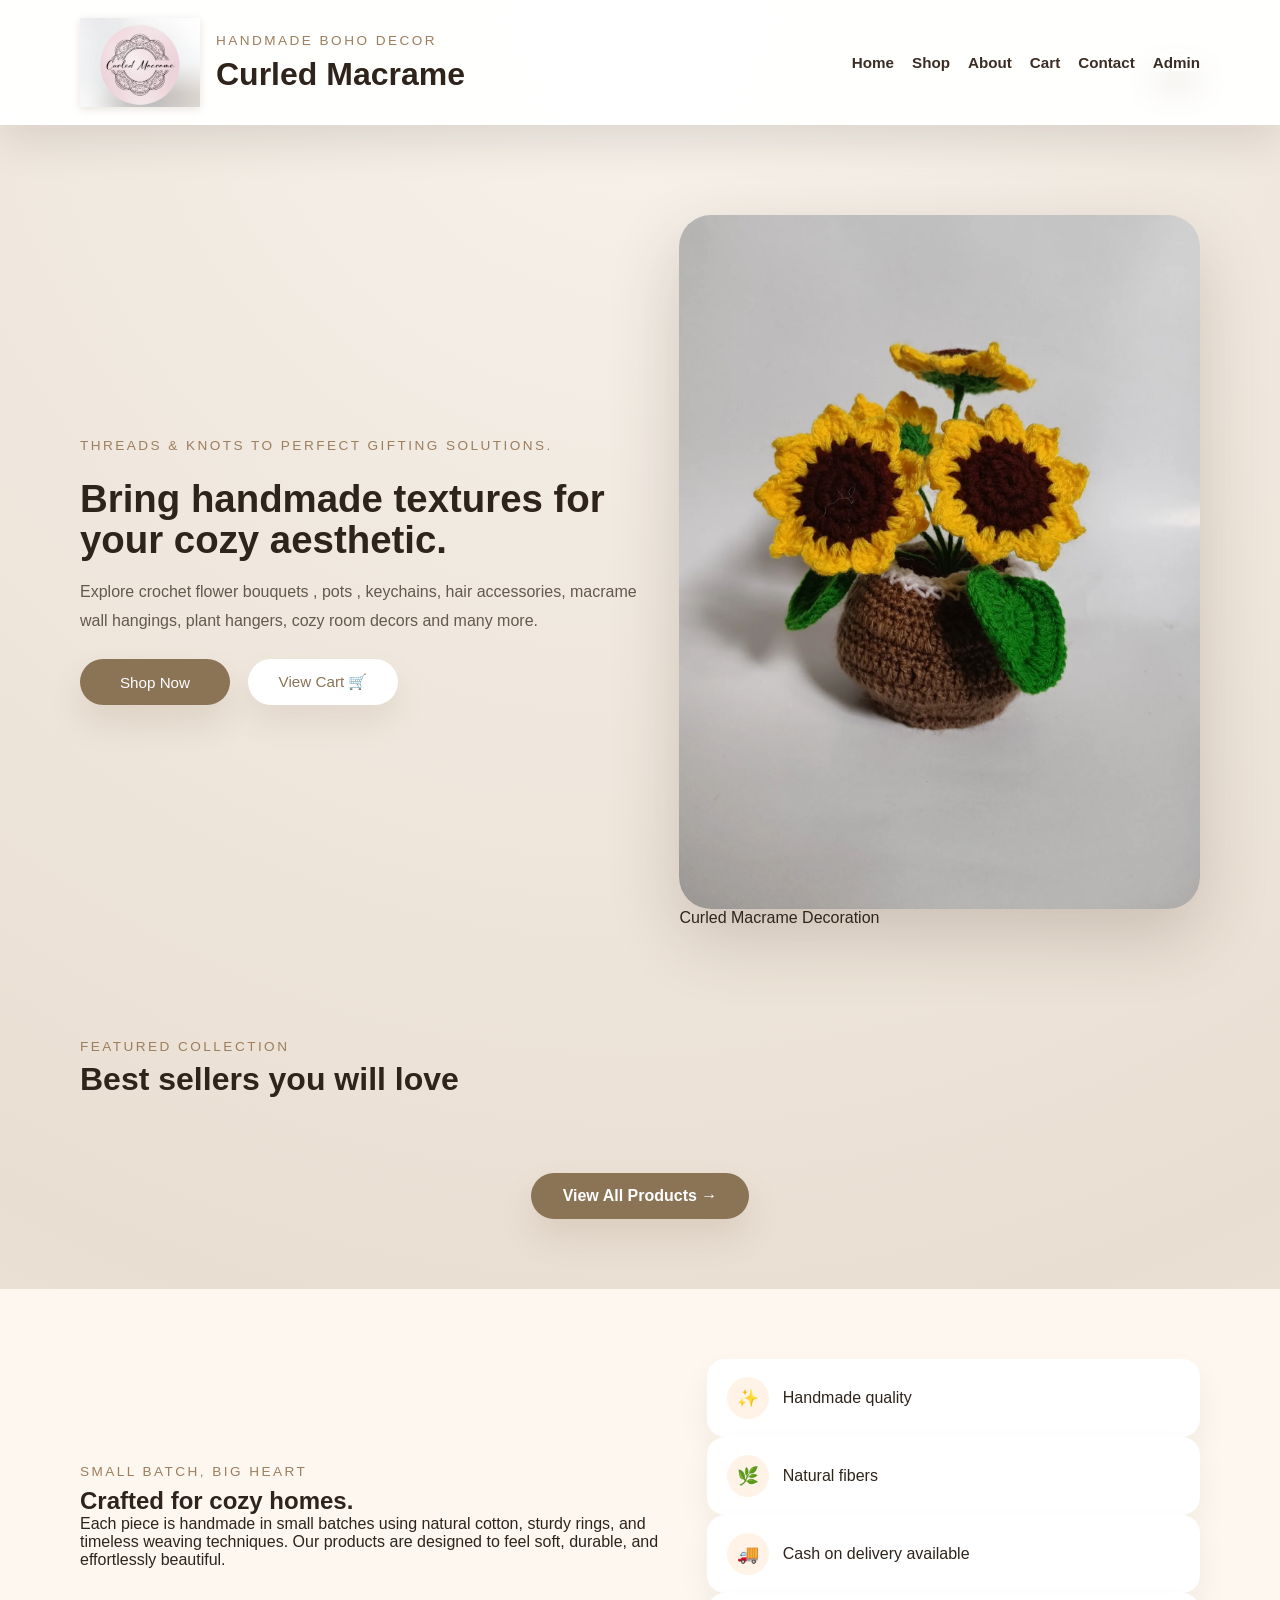
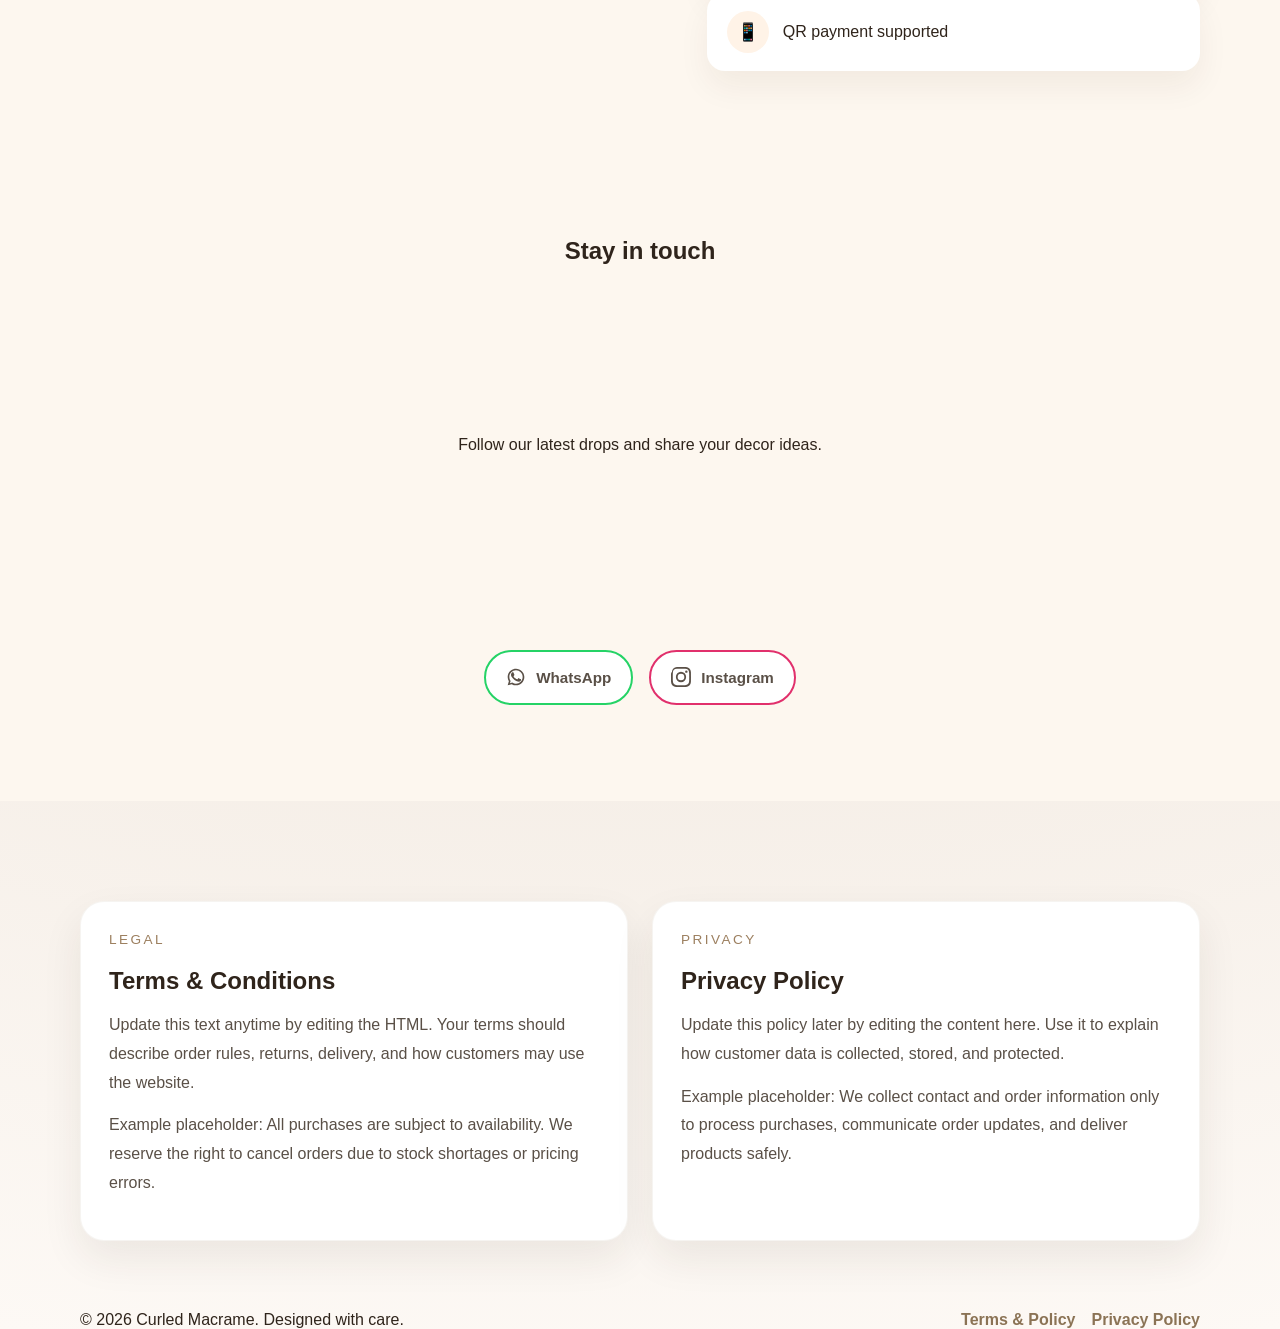
==== index.html @ 8ea38102 "Update index.html" ====
<!DOCTYPE html>
<html lang="en">

<head>
    <meta charset="UTF-8">
    <meta name="viewport"
        content="width=device-width, initial-scale=1.0, viewport-fit=cover, maximum-scale=5.0, user-scalable=yes">
    <meta name="description"
        content="Curled Macrame - Handmade boho decor, premium wall hangings, and cozy plant hangers">
    <meta name="keywords" content="macrame, boho decor, wall hangings, handmade">
    <meta name="apple-mobile-web-app-capable" content="yes">
    <meta name="apple-mobile-web-app-status-bar-style" content="black-translucent">
    <meta name="apple-mobile-web-app-title" content="Curled Macrame">
    <meta name="mobile-web-app-capable" content="yes">
    <meta name="theme-color" content="#8b7355">
    <meta name="msapplication-TileColor" content="#8b7355">
    <meta name="format-detection" content="telephone=no">
    <meta name="x-ua-compatible" content="IE=edge">
    <title>Curled Macrame</title>
    <link rel="stylesheet" href="index.css">
    <link rel="stylesheet" href="mobile-fix.css">
   
</head>

<body>
    <header class="site-header">
        <div class="container header-inner">
            <div class="brand">
                <img src="logo.png" alt="Curled Macrame Logo" class="logo-img"
                    onclick="window.location.href = window.location.pathname + '#home';">
                <div>
                    <p class="eyebrow">Handmade Boho Decor</p>
                    <h1>Curled Macrame</h1>
                </div>
            </div>
            <nav class="main-nav">
                <a href="#home">Home</a>
                <a href="products.html">Shop</a>
                <a href="#about">About</a>
                <a href="#" onclick="showCart(); return false;">Cart <span id="cart-count" class="cart-badge">0</span></a>
                <a href="#contact">Contact</a>
                <button id="admin-btn" class="admin-btn" onclick="showAdminLogin()">Admin</button>
            </nav>
            <button class="mobile-menu-toggle" aria-label="Toggle menu">
                <span></span>
                <span></span>
                <span></span>
            </button>
        </div>
    </header>

    <main>
        <section id="home" class="hero section-fade">
            <div class="container hero-grid">
                <div class="hero-copy">
                    <span class="eyebrow">Threads & Knots to perfect gifting solutions.</span>
                    <h2>Bring handmade textures for your cozy aesthetic.</h2>
                    <p>Explore crochet flower bouquets , pots , keychains, hair accessories, macrame wall hangings, plant hangers, cozy room decors and many more.</p>
                    <div class="hero-actions">
                        <button onclick="scrollToProducts()">Shop Now</button>
                        <button class="secondary" onclick="showCart()">View Cart 🛒 <span id="cart-count"
                                class="cart-badge">0</span></button>
                    </div>
                </div>
                <div class="hero-image">
                    <img src="front.jpg" alt="Curled Macrame Products">
                    <p>Curled Macrame Decoration</p>
                    <!-- <img src="decoration.jpg" alt="Curled Macrame Decoration"> -->
                </div>
            </div>
        </section>

        <section id="products" class="section section-fade">
            <div class="container">
                <div class="section-heading">
                    <span class="eyebrow">Featured Collection</span>
                    <h2>Best sellers you will love</h2>
                </div>
                <div class="product-grid" id="featured-products-grid">
                    <!-- Featured product cards will render here -->
                </div>
                <div class="view-more-container">
                    <a href="products.html" target="_blank" class="view-more-btn">View All Products →</a>
                </div>
            </div>
        </section>

        <section id="about" class="section section-fade alternate">
            <div class="container about-grid">
                <div>
                    <span class="eyebrow">Small batch, big heart</span>
                    <h2>Crafted for cozy homes.</h2>
                    <p>Each piece is handmade in small batches using natural cotton, sturdy rings, and timeless weaving
                        techniques. Our products are designed to feel soft, durable, and effortlessly beautiful.</p>
                </div>
                <div class="benefits">
                    <div class="benefit-item">
                        <span>✨</span>
                        <p>Handmade quality</p>
                    </div>
                    <div class="benefit-item">
                        <span>🌿</span>
                        <p>Natural fibers</p>
                    </div>
                    <div class="benefit-item">
                        <span>🚚</span>
                        <p>Cash on delivery available</p>
                    </div>
                    <div class="benefit-item">
                        <span>📱</span>
                        <p>QR payment supported</p>
                    </div>
                </div>
            </div>
        </section>

        <section id="contact" class="section section-fade alternate">
            <div class="container contact-card">
                <h2>Stay in touch</h2>
                <p>Follow our latest drops and share your decor ideas.</p>
                <div class="contact-links">
                    <a href="https://wa.me/+917415036637" target="_blank" class="contact-link-btn whatsapp-btn" title="WhatsApp">
                       <svg viewBox="0 0 24 24" fill="currentColor" width="24" height="24">
    <path d="M17.472 14.382c-.297-.149-1.758-.867-2.03-.967-.273-.099-.471-.148-.67.15-.197.297-.767.966-.94 1.164-.173.199-.347.223-.644.075-.297-.15-1.255-.463-2.39-1.475-.883-.788-1.48-1.761-1.653-2.059-.173-.297-.018-.458.13-.606.134-.133.298-.347.446-.52.149-.174.198-.298.298-.497.099-.198.05-.371-.025-.52-.075-.149-.669-1.612-.916-2.207-.242-.579-.487-.5-.669-.51-.173-.008-.371-.01-.57-.01-.198 0-.52.074-.792.372-.272.297-1.04 1.016-1.04 2.479 0 1.462 1.065 2.875 1.213 3.074.149.198 2.096 3.2 5.077 4.487.709.306 1.262.489 1.694.625.712.227 1.36.195 1.871.118.571-.085 1.758-.719 2.006-1.413.248-.694.248-1.289.173-1.413-.074-.124-.272-.198-.57-.347z"/>
    <path d="M12 2C6.477 2 2 6.477 2 12c0 1.89.525 3.66 1.438 5.168L2 22l4.878-1.426A9.956 9.956 0 0012 22c5.523 0 10-4.477 10-10S17.522 2 12 2zm0 18a7.969 7.969 0 01-4.032-1.093l-.289-.171-2.992.882.839-2.924-.208-.331A7.96 7.96 0 014 12c0-4.411 3.589-8 8-8s8 3.589 8 8-3.589 8-8 8z"/>
</svg>
                        <span>WhatsApp</span>
                    </a>
                    <a href="https://www.instagram.com/curled_macrame/" target="_blank" class="contact-link-btn instagram-btn" title="Instagram">
                        <svg viewBox="0 0 24 24" fill="currentColor" width="24" height="24">
                            <path d="M12 2.163c3.204 0 3.584.012 4.85.07 3.252.148 4.771 1.691 4.919 4.919.058 1.265.069 1.645.069 4.849 0 3.205-.012 3.584-.069 4.849-.149 3.225-1.664 4.771-4.919 4.919-1.266.058-1.644.07-4.85.07-3.204 0-3.584-.012-4.849-.07-3.26-.149-4.771-1.699-4.919-4.92-.058-1.265-.07-1.644-.07-4.849 0-3.204.013-3.583.07-4.849.149-3.227 1.664-4.771 4.919-4.919 1.266-.057 1.645-.069 4.849-.069zm0-2.163C8.756 0 8.331.012 7.052.07 3.656.272 1.273 2.69 1.073 6.052.012 7.331 0 7.756 0 12c0 4.244.011 4.669.072 5.948.2 3.361 2.583 5.779 5.945 5.98 1.279.058 1.704.07 5.948.07s4.669-.011 5.948-.072c3.361-.2 5.779-2.583 5.98-5.945.058-1.279.072-1.704.072-5.948 0-4.244-.011-4.669-.072-5.948-.2-3.361-2.583-5.779-5.945-5.98C16.669.012 16.244 0 12 0z"/>
                            <path d="M12 5.838a6.162 6.162 0 100 12.324 6.162 6.162 0 000-12.324zm0 10.162a4 4 0 110-8 4 4 0 010 8z"/>
                            <circle cx="18.406" cy="5.594" r="1.44"/>
                        </svg>
                        <span>Instagram</span>
                    </a>
                </div>
            </div>
        </section>

        <section id="policies" class="section section-fade">
            <div class="container terms-grid">
                <article class="terms-card">
                    <span class="eyebrow">Legal</span>
                    <h2>Terms & Conditions</h2>
                    <p>Update this text anytime by editing the HTML. Your terms should describe order rules, returns, delivery, and how customers may use the website.</p>
                    <p>Example placeholder: All purchases are subject to availability. We reserve the right to cancel orders due to stock shortages or pricing errors.</p>
                </article>
                <article class="terms-card">
                    <span class="eyebrow">Privacy</span>
                    <h2>Privacy Policy</h2>
                    <p>Update this policy later by editing the content here. Use it to explain how customer data is collected, stored, and protected.</p>
                    <p>Example placeholder: We collect contact and order information only to process purchases, communicate order updates, and deliver products safely.</p>
                </article>
            </div>
        </section>
    </main>

    <footer class="site-footer">
        <div class="container footer-inner">
            <p>&copy; 2026 Curled Macrame. Designed with care.</p>
            <div class="footer-links">
                <a href="#policies">Terms & Policy</a>
                <a href="#policies">Privacy Policy</a>
            </div>
        </div>
    </footer>

    <!-- Admin Modal -->
    <div id="admin-modal" class="modal">
        <div class="modal-content">
            <span class="close" onclick="closeAdminModal()">&times;</span>
            <div id="admin-login">
                <h2>🔐 Admin Login</h2>
                <p style="color: #666; margin-bottom: 20px;">Enter your password to access admin panel</p>
                <input type="password" id="admin-password" placeholder="Enter admin password">
                <button onclick="adminLogin()">Login</button>
            </div>
            <div id="admin-panel" style="display: none;">
                <h2 style="margin-bottom: 20px; color: var(--accent);">📊 Dashboard</h2>
                <div class="admin-tabs">
                    <button class="tab-btn active" data-tab="products" onclick="showTab('products', event)">🛍️ Products</button>
                    <button class="tab-btn" data-tab="types" onclick="showTab('types', event)">🏷️ Product Types</button>
                    <button class="tab-btn" data-tab="orders" onclick="showTab('orders', event)">📦 Orders</button>
                    <button class="tab-btn" data-tab="settings" onclick="showTab('settings', event)">⚙️ Settings</button>
                </div>

                <div id="products-tab" class="admin-tab-content">
                    <h3 style="margin-bottom: 15px;">Manage Products</h3>
                    <button onclick="showAddProductForm()" class="add-product-btn">+ Add New Product</button>
                    <div id="products-list"></div>
                </div>

                <div id="types-tab" class="admin-tab-content" style="display: none;">
                    <h3 style="margin-bottom: 15px;">Manage Product Types</h3>
                    <button onclick="showAddTypeForm()" class="add-product-btn">+ Add New Type</button>
                    <div id="types-list"></div>
                </div>

                <div id="orders-tab" class="admin-tab-content" style="display: none;">
                    <h3 style="margin-bottom: 15px;">📋 Recent Orders</h3>
                    <div id="orders-list"></div>
                </div>

                <div id="settings-tab" class="admin-tab-content" style="display: none;">
                    <h3 style="margin-bottom: 15px;">Business Settings</h3>
                    <div class="settings-form">
                        <label> Business Email:</label>
                        <input type="email" id="business-email" placeholder="curledm@gmail.com" required>
                        <label>📱 Business WhatsApp Number:</label>
                        <input type="text" id="business-whatsapp" placeholder="+917415036637" required>
                        <button onclick="saveSettings()" style="background: var(--accent); color: white;">💾 Save
                            Settings</button>
                    </div>
                </div>
            </div>
        </div>
    </div>

    <!-- Cart Modal -->
    <div id="cart-modal" class="modal">
        <div class="modal-content">
            <span class="close" onclick="closeCart()">&times;</span>
            <h2 style="margin-bottom: 20px; color: var(--accent);">🛒 Shopping Cart</h2>
            <div id="cart-items" class="cart-items-container"></div>
            <div class="cart-summary">
                <div class="cart-total-row">
                    <span>Total Amount:</span>
                    <span class="cart-total" id="cart-total">Rs 0.00</span>
                </div>
                <button class="checkout-btn" onclick="checkoutCart()">Proceed to Checkout</button>
                <button class="clear-cart-btn" onclick="dataManager.clearCart(); loadCartItems(); updateOrderPageSection();">Clear Cart</button>
            </div>
        </div>
    </div>

    <!-- Order Summary Modal -->
    <div id="order-summary-modal" class="modal">
        <div class="modal-content">
            <span class="close" onclick="closeOrderSummary()">&times;</span>
            <h2 style="margin-bottom: 20px; color: var(--accent);">🧾 Order Summary</h2>
            <div id="order-summary-items" class="checkout-summary-list"></div>
            <div class="cart-total-row" style="margin-top: 16px;">
                <span>Total</span>
                <strong id="order-summary-total">Rs 0.00</strong>
            </div>
            <div class="checkout-form">
                <label for="checkout-name">Full name</label>
                <input id="checkout-name" type="text" placeholder="Enter your full name">
                <label for="checkout-phone">Phone number</label>
                <input id="checkout-phone" type="tel" placeholder="Enter your phone number">
                <label for="checkout-email">Email address</label>
                <input id="checkout-email" type="email" placeholder="Enter your email address">
                <label for="checkout-address">Delivery address</label>
                <textarea id="checkout-address" rows="4" placeholder="Enter delivery address"></textarea>
                <div class="checkout-payment-options">
                    <label><input type="radio" name="checkout-payment" value="Cash on Delivery" checked> Cash on Delivery</label>
                    <label><input type="radio" name="checkout-payment" value="Online Payment (QR Code)"> Online Payment</label>
                </div>
            </div>
            <div class="summary-actions">
                <button class="checkout-btn" onclick="confirmOrderSummary()">Confirm Order</button>
                <button class="clear-cart-btn" onclick="closeOrderSummary()">Back to Cart</button>
            </div>
        </div>
    </div>

    <!-- Add Product Modal -->
    <div id="product-modal" class="modal">
        <div class="modal-content">
            <span class="close" onclick="closeProductModal()">&times;</span>
            <h2 id="product-modal-title">Add New Product</h2>
            <form id="product-form">
                <input type="text" id="product-name" placeholder="Product Name" required>
                <input type="text" id="product-description" placeholder="Description" required>
                <input type="number" id="product-price" placeholder="Price" step="0.01" required>
                <input type="number" id="product-discount" placeholder="Discount %" min="0" max="100">
                <label class="file-label">Upload product photos (any image format, max 10MB each)</label>
                <input type="file" id="product-images" multiple capture="environment" onchange="handleProductImageFiles(event)">
                <label class="file-label">Upload product video (max 30 sec)</label>
                <input type="file" id="product-video" accept="video/*" capture="environment" onchange="handleProductVideoFile(event)">
                <div id="product-media-preview" class="product-media-preview"></div>
                <button type="button" class="clear-media-btn" onclick="resetProductMediaPreview()">Clear media</button>
                <input type="text" id="product-image" placeholder="Image URL (optional)">
                <select id="product-type" required>
                    <option value="">Select Product Type</option>
                </select>
                <label class="checkbox-label">
                    <input type="checkbox" id="product-featured">
                    <span>Mark as Featured Product</span>
                </label>
                <button type="submit">Save Product</button>
            </form>
        </div>
    </div>

    <script src="backend.js"></script>
</body>

</html>
---- index.css ----
@import url('style.css');

/* Homepage-specific overrides */
.hero {
    padding-top: 90px;
}

.hero-actions {
    display: flex;
    flex-wrap: wrap;
    gap: 18px;
}

.hero-actions button {
    min-width: 150px;
}

@media (max-width: 880px) {
    .hero {
        padding-top: 60px;
    }

    .hero-actions {
        flex-direction: column;
        gap: 14px;
    }

    .hero-actions button {
        width: 100%;
        min-width: auto;
    }
}

@media (max-width: 640px) {
    .hero-copy h2 {
        font-size: clamp(1.9rem, 9vw, 2.4rem);
    }

    .hero-copy p {
        font-size: 0.98rem;
    }

    .hero-image {
        min-height: 280px;
    }
}
---- mobile-fix.css ----
/* ============================================
   mobile-fix.css — v2 (Performance Edition)
   Add to BOTH index.html and products.html:
   <link rel="stylesheet" href="mobile-fix.css">
   ============================================ */

/* ── Reduce motion for users who prefer it ── */
@media (prefers-reduced-motion: reduce) {
    *, *::before, *::after {
        animation-duration: 0.01ms !important;
        animation-iteration-count: 1 !important;
        transition-duration: 0.01ms !important;
    }
}

/* ── Tablet: hamburger nav ── */
@media (max-width: 1100px) {
    .header-inner { flex-wrap: nowrap !important; align-items: center !important; padding: 10px 0 !important; }
    .brand { flex: 1; width: auto; justify-content: flex-start; }
    .mobile-menu-toggle { display: inline-flex !important; flex-shrink: 0; z-index: 1001; }
    .main-nav { display: flex !important; }
}

/* ── Mobile: compact header ── */
@media (max-width: 720px) {
    .site-header { box-shadow: 0 4px 16px rgba(46,34,26,0.10); }
    .header-inner { flex-direction: row !important; align-items: center !important; padding: 8px 0 !important; gap: 10px !important; }
    .brand { display: flex; align-items: center; gap: 8px; flex: 1; min-width: 0; }
    .logo-img { max-width: 44px !important; min-width: 44px !important; height: 44px !important; object-fit: contain; border-radius: 50%; }
    .brand > div { min-width: 0; }
    .brand .eyebrow { display: none !important; }
    .brand h1 { font-size: 0.95rem !important; font-weight: 700; white-space: nowrap; overflow: hidden; text-overflow: ellipsis; line-height: 1.2; }

    /* Hamburger */
    .mobile-menu-toggle {
        display: flex !important;
        flex-direction: column;
        justify-content: space-between;
        width: 24px !important; height: 18px !important;
        background: none; border: none; cursor: pointer;
        padding: 0; z-index: 1002; flex-shrink: 0;
    }
    .mobile-menu-toggle span { display: block; width: 100%; height: 2px; background: var(--text-dark, #2f241b); border-radius: 2px; transition: all 0.3s ease; transform-origin: center; }
    .mobile-menu-toggle.active span:nth-child(1) { transform: rotate(45deg) translate(4px,4px); }
    .mobile-menu-toggle.active span:nth-child(2) { opacity: 0; }
    .mobile-menu-toggle.active span:nth-child(3) { transform: rotate(-45deg) translate(4px,-4px); }

    /* Full-screen slide-in nav */
    .main-nav {
        position: fixed !important;
        top: 0 !important; left: -100% !important;
        width: 100% !important; height: 100vh !important;
        background: rgba(255,255,255,0.99) !important;
        flex-direction: column !important;
        justify-content: center !important;
        align-items: center !important;
        gap: 18px !important; font-size: 1.15rem !important;
        z-index: 1000 !important;
        transition: left 0.3s ease !important;
        opacity: 1 !important; visibility: visible !important;
        pointer-events: none;
        transform: none !important;
    }
    .main-nav.active { left: 0 !important; pointer-events: auto; }
    .main-nav a, .main-nav button { font-size: 1.15rem; padding: 10px 24px; width: auto; text-align: center; border-bottom: none !important; border-radius: 12px; background: transparent !important; box-shadow: none !important; color: var(--text-dark) !important; }
    .main-nav a:hover, .main-nav button:hover { background: var(--bg-soft) !important; }

    .hero { padding: 28px 0 16px !important; }
    .section { padding: 32px 0; }
    .product-card, .order-card, .contact-card { min-height: 0 !important; padding: 14px !important; }
}

/* ── Quantity selector — mobile touch targets ── */
@media (max-width: 720px) {
    .card-qty-row { gap: 6px; }
    .card-qty-btn { width: 32px; height: 32px; font-size: 1.1rem; min-width: 32px; }
    .card-qty-display { min-width: 28px; font-size: 0.88rem; }
    .add-cart-btn { padding: 10px 12px; font-size: 0.85rem; }
}

/* ── Touch performance: avoid hover flicker on mobile ── */
@media (hover: none) and (pointer: coarse) {
    .product-card:hover { transform: none; box-shadow: 0 6px 22px rgba(45,33,23,0.09); }
    .product-card:hover .product-img-wrap img { transform: none; }
    .product-card:hover .card-tap-hint { opacity: 0; }
    .product-card:active { transform: scale(0.97); }
    .add-cart-btn:hover { background: var(--accent); transform: none; }
    .filter-btn:hover { background: transparent; border-color: rgba(139,115,85,0.18); color: var(--text-dark); transform: none; }
    .filter-btn.active:hover { background: var(--accent); color: #fff; }

    /* Larger tap targets */
    .card-qty-btn { min-height: 36px; min-width: 36px; }
    .add-cart-btn { min-height: 40px; }
    .filter-btn { min-height: 36px; }
}

@media (max-width: 400px) {
    .logo-img { max-width: 38px !important; min-width: 38px !important; height: 38px !important; }
    .brand h1 { font-size: 0.85rem !important; }
    .hero-copy h2 { font-size: 1.6rem !important; }
}
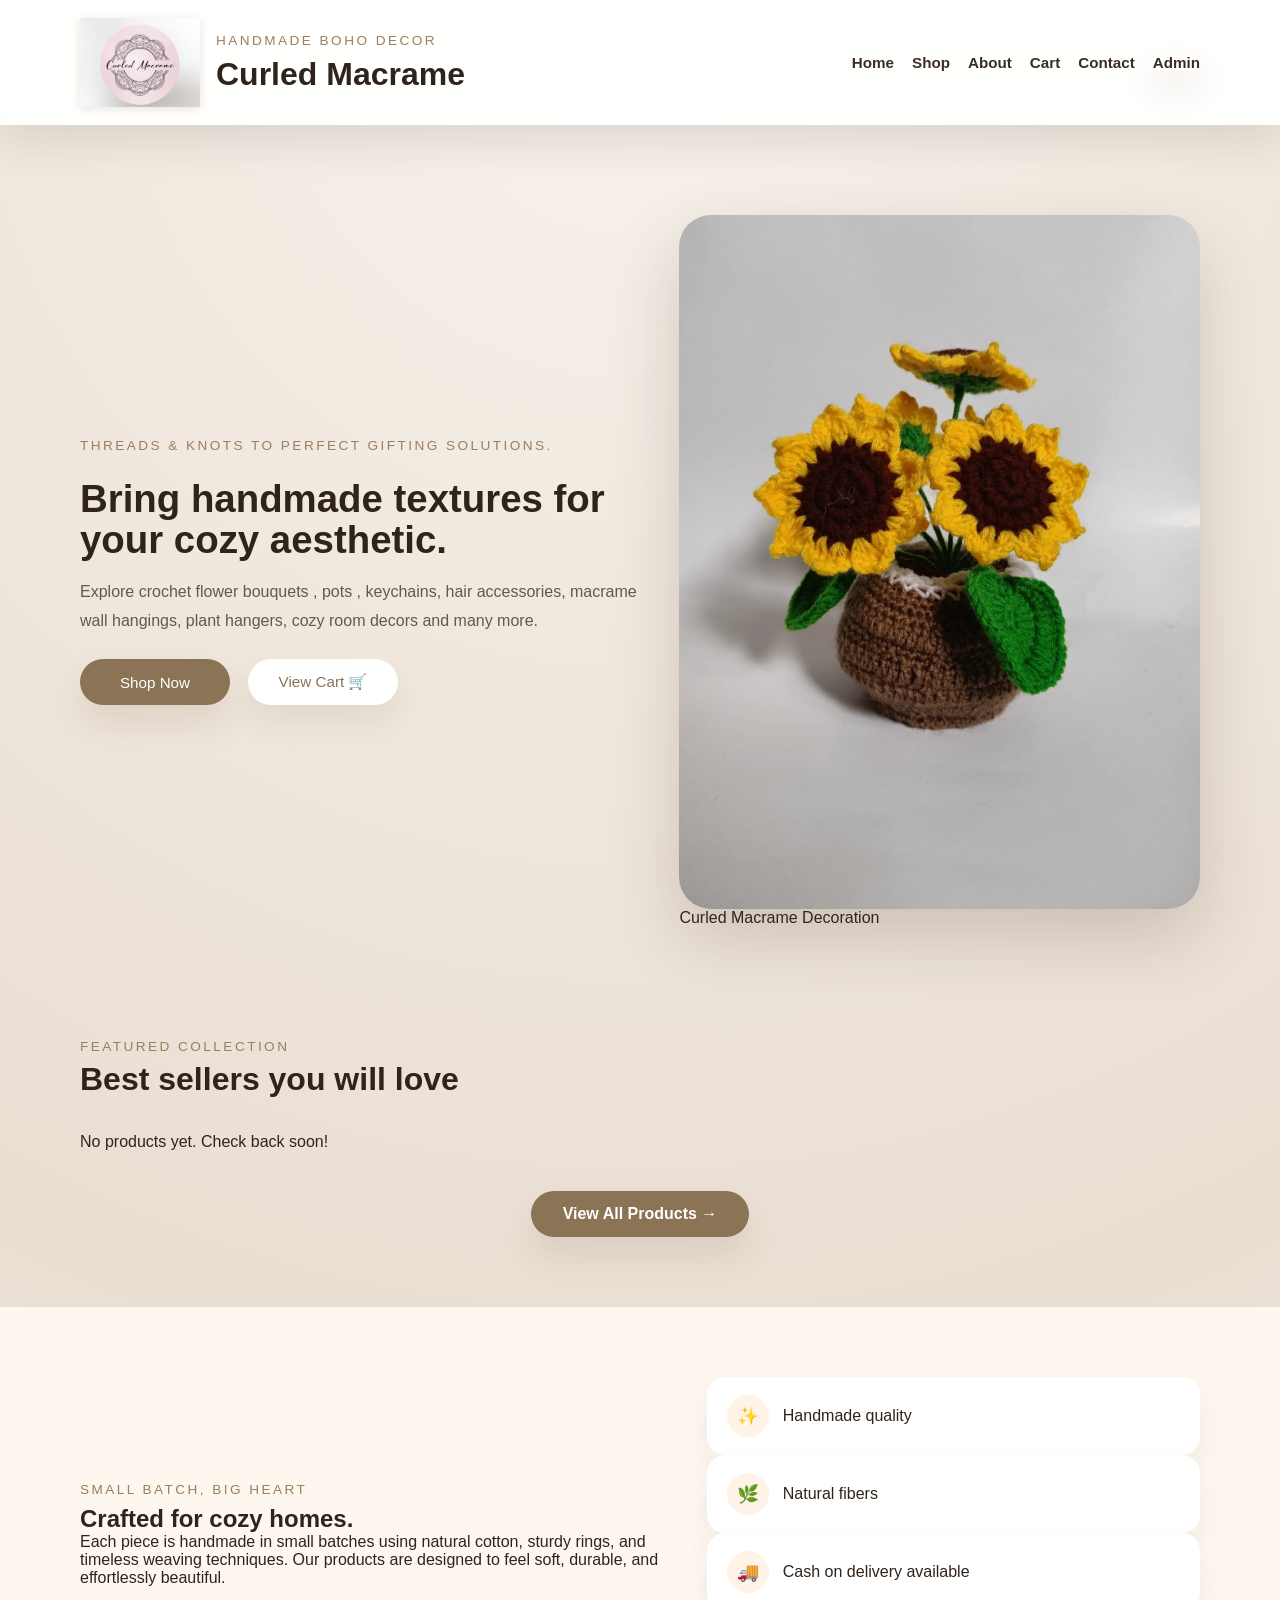
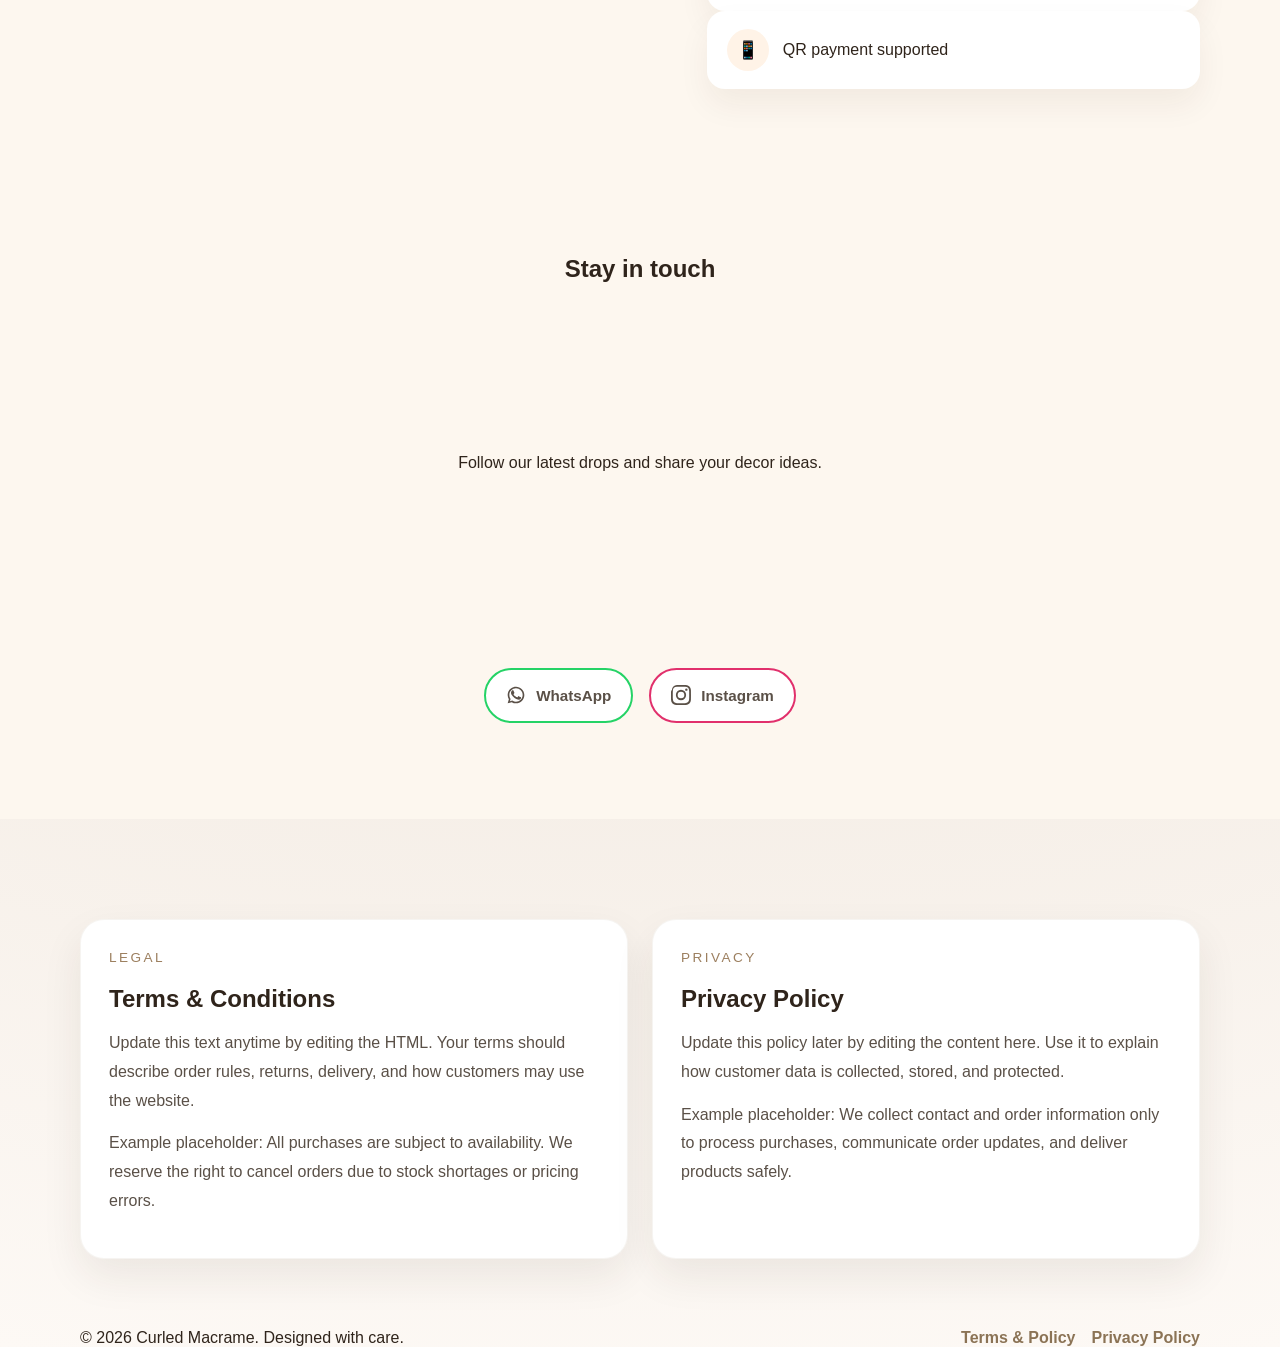
==== commit 766dfdf6: "Update index.html" ====
--- a/index.html
+++ b/index.html
@@ -16,9 +16,9 @@
     <meta name="msapplication-TileColor" content="#8b7355">
     <meta name="format-detection" content="telephone=no">
     <meta name="x-ua-compatible" content="IE=edge">
-    <title>Curled Macrame</title>
     <link rel="stylesheet" href="index.css">
     <link rel="stylesheet" href="mobile-fix.css">
+    <title>Curled Macrame</title>
    
 </head>
 
@@ -236,31 +236,62 @@
 
     <!-- Order Summary Modal -->
     <div id="order-summary-modal" class="modal">
-        <div class="modal-content">
-            <span class="close" onclick="closeOrderSummary()">&times;</span>
-            <h2 style="margin-bottom: 20px; color: var(--accent);">🧾 Order Summary</h2>
-            <div id="order-summary-items" class="checkout-summary-list"></div>
-            <div class="cart-total-row" style="margin-top: 16px;">
-                <span>Total</span>
-                <strong id="order-summary-total">Rs 0.00</strong>
-            </div>
-            <div class="checkout-form">
-                <label for="checkout-name">Full name</label>
-                <input id="checkout-name" type="text" placeholder="Enter your full name">
-                <label for="checkout-phone">Phone number</label>
-                <input id="checkout-phone" type="tel" placeholder="Enter your phone number">
-                <label for="checkout-email">Email address</label>
-                <input id="checkout-email" type="email" placeholder="Enter your email address">
-                <label for="checkout-address">Delivery address</label>
-                <textarea id="checkout-address" rows="4" placeholder="Enter delivery address"></textarea>
-                <div class="checkout-payment-options">
-                    <label><input type="radio" name="checkout-payment" value="Cash on Delivery" checked> Cash on Delivery</label>
-                    <label><input type="radio" name="checkout-payment" value="Online Payment (QR Code)"> Online Payment</label>
-                </div>
-            </div>
-            <div class="summary-actions">
-                <button class="checkout-btn" onclick="confirmOrderSummary()">Confirm Order</button>
-                <button class="clear-cart-btn" onclick="closeOrderSummary()">Back to Cart</button>
+        <div class="modal-content" style="max-width:500px;padding:0;border-radius:20px;overflow:hidden">
+
+            <!-- Modal Header -->
+            <div style="background:linear-gradient(135deg,#8b7355,#6b5a3e);padding:18px 22px 14px;color:#fff;position:relative">
+                <span class="close" onclick="closeOrderSummary()" style="color:#fff;opacity:.75;top:14px;right:18px">&times;</span>
+                <h2 style="margin:0;font-size:1.2rem;font-weight:800;color:#fff">&#x1F9FE; Order Summary</h2>
+                <p style="margin:3px 0 0;opacity:.78;font-size:.8rem">Review your items and fill in your details</p>
+            </div>
+
+            <!-- Scrollable Body -->
+            <div style="padding:18px 22px;max-height:70vh;overflow-y:auto">
+
+                <!-- Items List -->
+                <div id="order-summary-items" class="checkout-summary-list"></div>
+
+                <!-- Total Row -->
+                <div style="display:flex;justify-content:space-between;align-items:center;padding:11px 14px;background:#fef9f0;border-radius:10px;margin:10px 0 16px;border:1px solid #e8d5b7">
+                    <span style="font-weight:700;color:#5a4a3a;font-size:.9rem">Order Total</span>
+                    <strong id="order-summary-total" style="font-size:1.15rem;color:#8b7355">Rs 0.00</strong>
+                </div>
+
+                <!-- Customer Form -->
+                <div class="checkout-form">
+                    <label for="checkout-name" style="font-size:.8rem;font-weight:700;color:#5a4a3a">Full Name *</label>
+                    <input id="checkout-name" type="text" placeholder="Enter your full name">
+                    <label for="checkout-phone" style="font-size:.8rem;font-weight:700;color:#5a4a3a">Phone Number *</label>
+                    <input id="checkout-phone" type="tel" placeholder="Enter your phone number">
+                    <label for="checkout-email" style="font-size:.8rem;font-weight:700;color:#5a4a3a">Email (optional)</label>
+                    <input id="checkout-email" type="email" placeholder="Enter your email address">
+                    <label for="checkout-address" style="font-size:.8rem;font-weight:700;color:#5a4a3a">Delivery Address *</label>
+                    <textarea id="checkout-address" rows="3" placeholder="Enter full delivery address"></textarea>
+
+                    <!-- Payment Method -->
+                    <p style="font-size:.8rem;font-weight:700;color:#5a4a3a;margin:10px 0 8px">Payment Method</p>
+                    <div style="display:flex;gap:10px">
+                        <label id="pay-cod-label" onclick="document.getElementById('pay-cod-label').style.borderColor='#8b7355';document.getElementById('pay-cod-label').style.background='#fff8f0';document.getElementById('pay-online-label').style.borderColor='#e8d5b7';document.getElementById('pay-online-label').style.background='#fff'" style="flex:1;display:flex;align-items:center;gap:8px;padding:12px;border:2px solid #8b7355;border-radius:12px;cursor:pointer;background:#fff8f0;font-size:.84rem;font-weight:600;color:#5a3e28">
+                            <input type="radio" name="checkout-payment" value="Cash on Delivery" checked onchange="toggleInlineQR()">
+                            &#x1F4B5; Cash on Delivery
+                        </label>
+                        <label id="pay-online-label" onclick="document.getElementById('pay-online-label').style.borderColor='#8b7355';document.getElementById('pay-online-label').style.background='#fff8f0';document.getElementById('pay-cod-label').style.borderColor='#e8d5b7';document.getElementById('pay-cod-label').style.background='#fff'" style="flex:1;display:flex;align-items:center;gap:8px;padding:12px;border:2px solid #e8d5b7;border-radius:12px;cursor:pointer;background:#fff;font-size:.84rem;font-weight:600;color:#5a3e28">
+                            <input type="radio" name="checkout-payment" value="Online Payment (QR Code)" onchange="toggleInlineQR()">
+                            &#x1F4F2; Online Payment
+                        </label>
+                    </div>
+
+                    <!-- Inline QR Section — appears when Online Payment is selected -->
+                    <div id="inline-qr-section" style="display:none;margin-top:12px;background:#faf7f3;border-radius:14px;padding:16px 14px;border:1.5px solid #e8d5b7">
+                        <!-- Populated by toggleInlineQR() in backend.js -->
+                    </div>
+                </div>
+            </div>
+
+            <!-- Footer Buttons -->
+            <div style="padding:14px 22px 18px;border-top:1px solid #f0e8dc;display:flex;gap:10px;background:#fff">
+                <button class="checkout-btn" onclick="confirmOrderSummary()" style="flex:1;margin:0">&#x2713; Confirm Order</button>
+                <button class="clear-cart-btn" onclick="closeOrderSummary()" style="margin:0;flex-shrink:0">&#x2190; Back</button>
             </div>
         </div>
     </div>
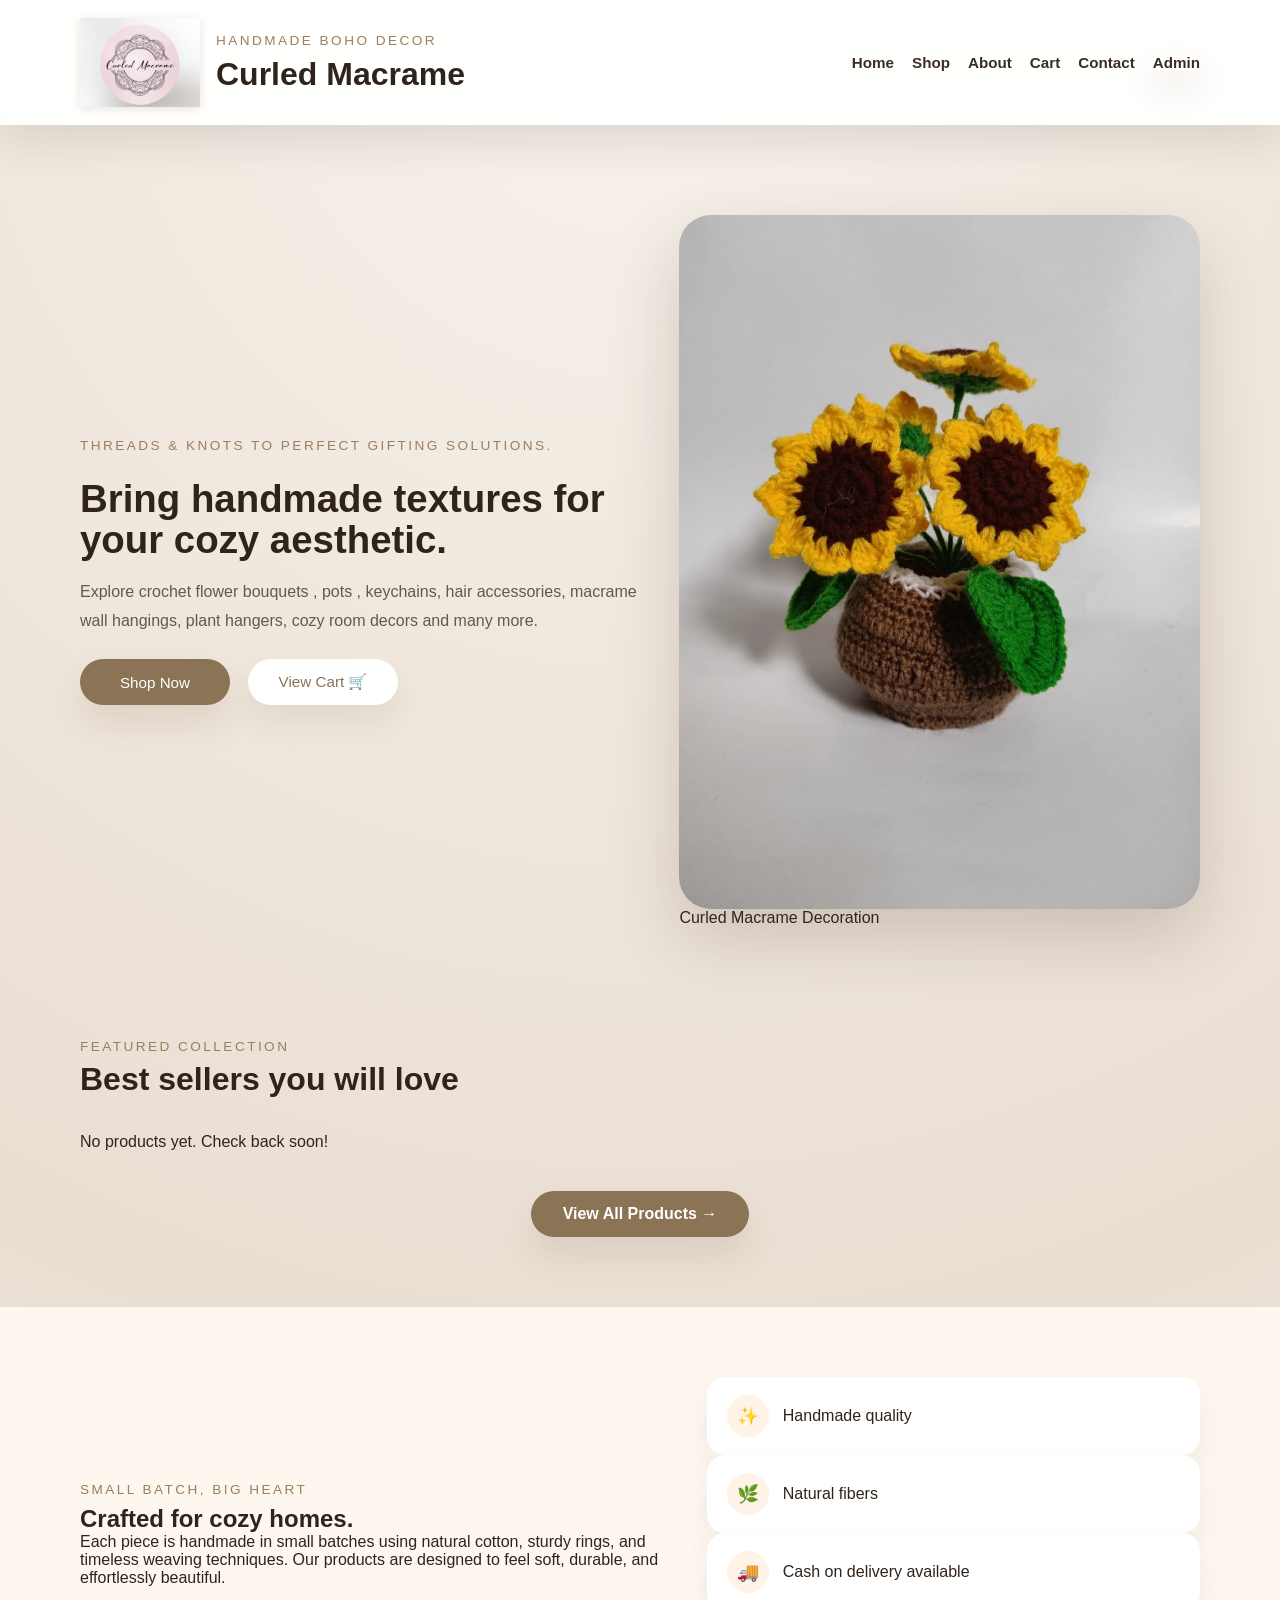
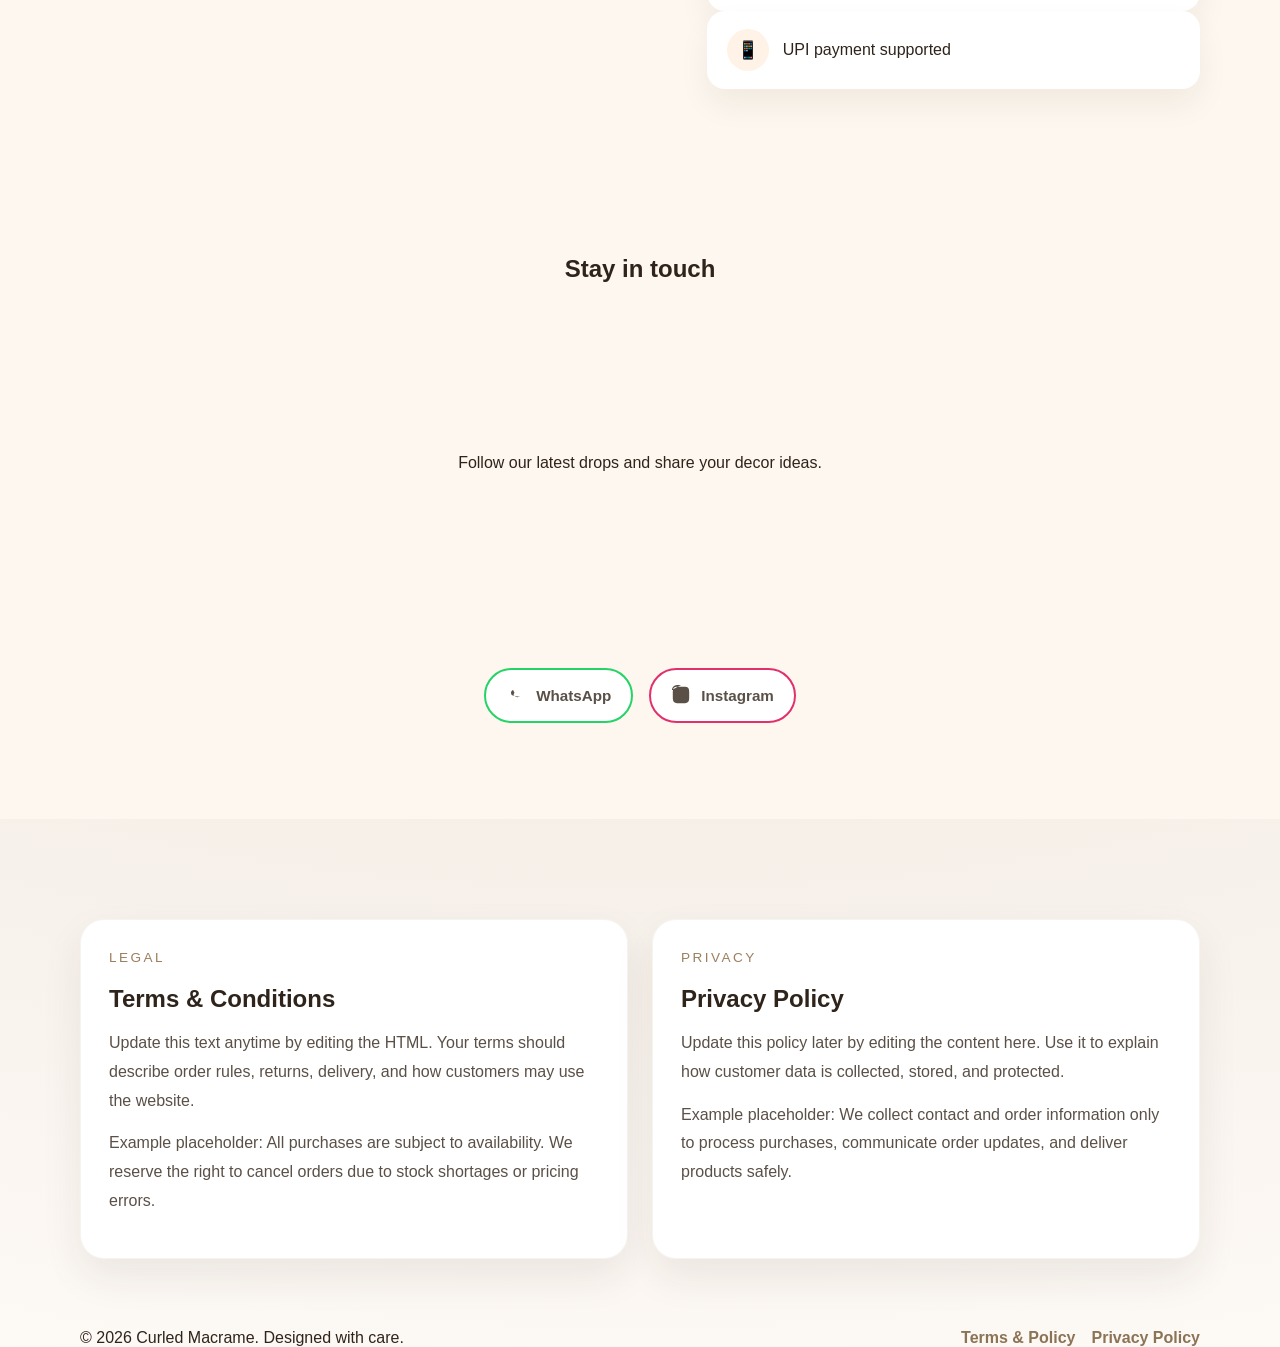
==== commit cb0ee763: "Update index.html" ====
--- a/index.html
+++ b/index.html
@@ -19,7 +19,6 @@
     <link rel="stylesheet" href="index.css">
     <link rel="stylesheet" href="mobile-fix.css">
     <title>Curled Macrame</title>
-   
 </head>
 
 <body>
@@ -65,7 +64,6 @@
                 <div class="hero-image">
                     <img src="front.jpg" alt="Curled Macrame Products">
                     <p>Curled Macrame Decoration</p>
-                    <!-- <img src="decoration.jpg" alt="Curled Macrame Decoration"> -->
                 </div>
             </div>
         </section>
@@ -77,7 +75,6 @@
                     <h2>Best sellers you will love</h2>
                 </div>
                 <div class="product-grid" id="featured-products-grid">
-                    <!-- Featured product cards will render here -->
                 </div>
                 <div class="view-more-container">
                     <a href="products.html" target="_blank" class="view-more-btn">View All Products →</a>
@@ -94,22 +91,10 @@
                         techniques. Our products are designed to feel soft, durable, and effortlessly beautiful.</p>
                 </div>
                 <div class="benefits">
-                    <div class="benefit-item">
-                        <span>✨</span>
-                        <p>Handmade quality</p>
-                    </div>
-                    <div class="benefit-item">
-                        <span>🌿</span>
-                        <p>Natural fibers</p>
-                    </div>
-                    <div class="benefit-item">
-                        <span>🚚</span>
-                        <p>Cash on delivery available</p>
-                    </div>
-                    <div class="benefit-item">
-                        <span>📱</span>
-                        <p>QR payment supported</p>
-                    </div>
+                    <div class="benefit-item"><span>✨</span><p>Handmade quality</p></div>
+                    <div class="benefit-item"><span>🌿</span><p>Natural fibers</p></div>
+                    <div class="benefit-item"><span>🚚</span><p>Cash on delivery available</p></div>
+                    <div class="benefit-item"><span>📱</span><p>UPI payment supported</p></div>
                 </div>
             </div>
         </section>
@@ -121,14 +106,14 @@
                 <div class="contact-links">
                     <a href="https://wa.me/+917415036637" target="_blank" class="contact-link-btn whatsapp-btn" title="WhatsApp">
                        <svg viewBox="0 0 24 24" fill="currentColor" width="24" height="24">
-    <path d="M17.472 14.382c-.297-.149-1.758-.867-2.03-.967-.273-.099-.471-.148-.67.15-.197.297-.767.966-.94 1.164-.173.199-.347.223-.644.075-.297-.15-1.255-.463-2.39-1.475-.883-.788-1.48-1.761-1.653-2.059-.173-.297-.018-.458.13-.606.134-.133.298-.347.446-.52.149-.174.198-.298.298-.497.099-.198.05-.371-.025-.52-.075-.149-.669-1.612-.916-2.207-.242-.579-.487-.5-.669-.51-.173-.008-.371-.01-.57-.01-.198 0-.52.074-.792.372-.272.297-1.04 1.016-1.04 2.479 0 1.462 1.065 2.875 1.213 3.074.149.198 2.096 3.2 5.077 4.487.709.306 1.262.489 1.694.625.712.227 1.36.195 1.871.118.571-.085 1.758-.719 2.006-1.413.248-.694.248-1.289.173-1.413-.074-.124-.272-.198-.57-.347z"/>
+    <path d="M17.472 14.382c-.297-.149-1.758-.867-2.03-.967-.273-.099-.471-.148-.67.15-.197.297-.767.966-.94 1.164-.173.199-.347.223-.644.075-.297-.15-1.255-.463-2.39-1.475-.883-.788-1.48-1.761-1.653-2.059-.173-.297-.018-.458.13-.606.134-.133.298-.347.446-.52.149-.174.198-.298.298-.497.099-.198.05-.371-.025-.52-.075-.149-.669-1.612-.916-2.207-.242-.579-.487-.5-.669-.51-.173-.008-.371-.01-.57-.01-.198 0-.52.074-.792.372-.272.297-1.04 1.016-1.04 2.479 0 1.462 1.065 2.875 1.213 3.074 ...[Truncated]
     <path d="M12 2C6.477 2 2 6.477 2 12c0 1.89.525 3.66 1.438 5.168L2 22l4.878-1.426A9.956 9.956 0 0012 22c5.523 0 10-4.477 10-10S17.522 2 12 2zm0 18a7.969 7.969 0 01-4.032-1.093l-.289-.171-2.992.882.839-2.924-.208-.331A7.96 7.96 0 014 12c0-4.411 3.589-8 8-8s8 3.589 8 8-3.589 8-8 8z"/>
 </svg>
                         <span>WhatsApp</span>
                     </a>
                     <a href="https://www.instagram.com/curled_macrame/" target="_blank" class="contact-link-btn instagram-btn" title="Instagram">
                         <svg viewBox="0 0 24 24" fill="currentColor" width="24" height="24">
-                            <path d="M12 2.163c3.204 0 3.584.012 4.85.07 3.252.148 4.771 1.691 4.919 4.919.058 1.265.069 1.645.069 4.849 0 3.205-.012 3.584-.069 4.849-.149 3.225-1.664 4.771-4.919 4.919-1.266.058-1.644.07-4.85.07-3.204 0-3.584-.012-4.849-.07-3.26-.149-4.771-1.699-4.919-4.92-.058-1.265-.07-1.644-.07-4.849 0-3.204.013-3.583.07-4.849.149-3.227 1.664-4.771 4.919-4.919 1.266-.057 1.645-.069 4.849-.069zm0-2.163C8.756 0 8.331.012 7.052.07 3.656.272 1.273 2.69 1.073 6.052.012 7.331 0 7.756 0 12c0 4.244.011 4.669.072 5.948.2 3.361 2.583 5.779 5.945 5.98 1.279.058 1.704.07 5.948.07s4.669-.011 5.948-.072c3.361-.2 5.779-2.583 5.98-5.945.058-1.279.072-1.704.072-5.948 0-4.244-.011-4.669-.072-5.948-.2-3.361-2.583-5.779-5.945-5.98C16.669.012 16.244 0 12 0z"/>
+                            <path d="M12 2.163c3.204 0 3.584.012 4.85.07 3.252.148 4.771 1.691 4.919 4.919.058 1.265.069 1.645.069 4.849 0 3.205-.012 3.584-.069 4.849-.149 3.225-1.664 4.771-4.919 4.919-1.266.058-1.644.07-4.85.07-3.204 0-3.584-.012-4.849-.07-3.26-.149-4.771-1.699-4.919-4.92-.058-1.265-.07-1.644-.07-4.849 0-3.204.013-3.583.07-4.849.149-3.227 1.664-4.771 4.919-4.919 1.266-.057 1.645-.069 4.849-.069zm0-2.163C8.756 0 8.331.012 7.052.07 3.656.272 1.273 2.69 1.073 6.052. ...[Truncated]
                             <path d="M12 5.838a6.162 6.162 0 100 12.324 6.162 6.162 0 000-12.324zm0 10.162a4 4 0 110-8 4 4 0 010 8z"/>
                             <circle cx="18.406" cy="5.594" r="1.44"/>
                         </svg>
@@ -184,33 +169,29 @@
                     <button class="tab-btn" data-tab="orders" onclick="showTab('orders', event)">📦 Orders</button>
                     <button class="tab-btn" data-tab="settings" onclick="showTab('settings', event)">⚙️ Settings</button>
                 </div>
-
                 <div id="products-tab" class="admin-tab-content">
                     <h3 style="margin-bottom: 15px;">Manage Products</h3>
                     <button onclick="showAddProductForm()" class="add-product-btn">+ Add New Product</button>
                     <div id="products-list"></div>
                 </div>
-
                 <div id="types-tab" class="admin-tab-content" style="display: none;">
                     <h3 style="margin-bottom: 15px;">Manage Product Types</h3>
                     <button onclick="showAddTypeForm()" class="add-product-btn">+ Add New Type</button>
                     <div id="types-list"></div>
                 </div>
-
                 <div id="orders-tab" class="admin-tab-content" style="display: none;">
                     <h3 style="margin-bottom: 15px;">📋 Recent Orders</h3>
                     <div id="orders-list"></div>
                 </div>
-
                 <div id="settings-tab" class="admin-tab-content" style="display: none;">
                     <h3 style="margin-bottom: 15px;">Business Settings</h3>
                     <div class="settings-form">
-                        <label> Business Email:</label>
+                        <label>Business Email:</label>
                         <input type="email" id="business-email" placeholder="curledm@gmail.com" required>
                         <label>📱 Business WhatsApp Number:</label>
                         <input type="text" id="business-whatsapp" placeholder="+917415036637" required>
-                        <button onclick="saveSettings()" style="background: var(--accent); color: white;">💾 Save
-                            Settings</button>
+                        <!-- UPI ID field is injected here automatically by backend.js -->
+                        <button onclick="saveSettings()" style="background: var(--accent); color: white;">💾 Save Settings</button>
                     </div>
                 </div>
             </div>
@@ -229,7 +210,7 @@
                     <span class="cart-total" id="cart-total">Rs 0.00</span>
                 </div>
                 <button class="checkout-btn" onclick="checkoutCart()">Proceed to Checkout</button>
-                <button class="clear-cart-btn" onclick="dataManager.clearCart(); loadCartItems(); updateOrderPageSection();">Clear Cart</button>
+                <button class="clear-cart-btn" onclick="dataManager.clearCart(); loadCartItems();">Clear Cart</button>
             </div>
         </div>
     </div>
@@ -238,26 +219,20 @@
     <div id="order-summary-modal" class="modal">
         <div class="modal-content" style="max-width:500px;padding:0;border-radius:20px;overflow:hidden">
 
-            <!-- Modal Header -->
             <div style="background:linear-gradient(135deg,#8b7355,#6b5a3e);padding:18px 22px 14px;color:#fff;position:relative">
                 <span class="close" onclick="closeOrderSummary()" style="color:#fff;opacity:.75;top:14px;right:18px">&times;</span>
                 <h2 style="margin:0;font-size:1.2rem;font-weight:800;color:#fff">&#x1F9FE; Order Summary</h2>
                 <p style="margin:3px 0 0;opacity:.78;font-size:.8rem">Review your items and fill in your details</p>
             </div>
 
-            <!-- Scrollable Body -->
             <div style="padding:18px 22px;max-height:70vh;overflow-y:auto">
-
-                <!-- Items List -->
                 <div id="order-summary-items" class="checkout-summary-list"></div>
 
-                <!-- Total Row -->
                 <div style="display:flex;justify-content:space-between;align-items:center;padding:11px 14px;background:#fef9f0;border-radius:10px;margin:10px 0 16px;border:1px solid #e8d5b7">
                     <span style="font-weight:700;color:#5a4a3a;font-size:.9rem">Order Total</span>
                     <strong id="order-summary-total" style="font-size:1.15rem;color:#8b7355">Rs 0.00</strong>
                 </div>
 
-                <!-- Customer Form -->
                 <div class="checkout-form">
                     <label for="checkout-name" style="font-size:.8rem;font-weight:700;color:#5a4a3a">Full Name *</label>
                     <input id="checkout-name" type="text" placeholder="Enter your full name">
@@ -268,27 +243,28 @@
                     <label for="checkout-address" style="font-size:.8rem;font-weight:700;color:#5a4a3a">Delivery Address *</label>
                     <textarea id="checkout-address" rows="3" placeholder="Enter full delivery address"></textarea>
 
-                    <!-- Payment Method -->
                     <p style="font-size:.8rem;font-weight:700;color:#5a4a3a;margin:10px 0 8px">Payment Method</p>
                     <div style="display:flex;gap:10px">
-                        <label id="pay-cod-label" onclick="document.getElementById('pay-cod-label').style.borderColor='#8b7355';document.getElementById('pay-cod-label').style.background='#fff8f0';document.getElementById('pay-online-label').style.borderColor='#e8d5b7';document.getElementById('pay-online-label').style.background='#fff'" style="flex:1;display:flex;align-items:center;gap:8px;padding:12px;border:2px solid #8b7355;border-radius:12px;cursor:pointer;background:#fff8f0;font-size:.84rem;font-weight:600;color:#5a3e28">
-                            <input type="radio" name="checkout-payment" value="Cash on Delivery" checked onchange="toggleInlineQR()">
+                        <label id="pay-cod-label"
+                            onclick="document.getElementById('pay-cod-label').style.borderColor='#8b7355';document.getElementById('pay-cod-label').style.background='#fff8f0';document.getElementById('pay-online-label').style.borderColor='#e8d5b7';document.getElementById('pay-online-label').style.background='#fff';setTimeout(toggleInlineQR,0);"
+                            style="flex:1;display:flex;align-items:center;gap:8px;padding:12px;border:2px solid #8b7355;border-radius:12px;cursor:pointer;background:#fff8f0;font-size:.84rem;font-weight:600;color:#5a3e28">
+                            <input type="radio" name="checkout-payment" value="Cash on Delivery" checked>
                             &#x1F4B5; Cash on Delivery
                         </label>
-                        <label id="pay-online-label" onclick="document.getElementById('pay-online-label').style.borderColor='#8b7355';document.getElementById('pay-online-label').style.background='#fff8f0';document.getElementById('pay-cod-label').style.borderColor='#e8d5b7';document.getElementById('pay-cod-label').style.background='#fff'" style="flex:1;display:flex;align-items:center;gap:8px;padding:12px;border:2px solid #e8d5b7;border-radius:12px;cursor:pointer;background:#fff;font-size:.84rem;font-weight:600;color:#5a3e28">
-                            <input type="radio" name="checkout-payment" value="Online Payment (QR Code)" onchange="toggleInlineQR()">
-                            &#x1F4F2; Online Payment
+                        <label id="pay-online-label"
+                            onclick="document.getElementById('pay-online-label').style.borderColor='#8b7355';document.getElementById('pay-online-label').style.background='#fff8f0';document.getElementById('pay-cod-label').style.borderColor='#e8d5b7';document.getElementById('pay-cod-label').style.background='#fff';setTimeout(toggleInlineQR,0);"
+                            style="flex:1;display:flex;align-items:center;gap:8px;padding:12px;border:2px solid #e8d5b7;border-radius:12px;cursor:pointer;background:#fff;font-size:.84rem;font-weight:600;color:#5a3e28">
+                            <input type="radio" name="checkout-payment" value="Online Payment (UPI)">
+                            &#x1F4F2; Pay Online (UPI)
                         </label>
                     </div>
 
-                    <!-- Inline QR Section — appears when Online Payment is selected -->
-                    <div id="inline-qr-section" style="display:none;margin-top:12px;background:#faf7f3;border-radius:14px;padding:16px 14px;border:1.5px solid #e8d5b7">
-                        <!-- Populated by toggleInlineQR() in backend.js -->
+                    <!-- UPI section — shown when Online Payment is selected -->
+                    <div id="inline-qr-section" style="display:none;margin-top:12px;background:#faf7f3;border-radius:14px;padding:16px 14px;border:1.5px solid #e8d5b7;text-align:center">
                     </div>
                 </div>
             </div>
 
-            <!-- Footer Buttons -->
             <div style="padding:14px 22px 18px;border-top:1px solid #f0e8dc;display:flex;gap:10px;background:#fff">
                 <button class="checkout-btn" onclick="confirmOrderSummary()" style="flex:1;margin:0">&#x2713; Confirm Order</button>
                 <button class="clear-cart-btn" onclick="closeOrderSummary()" style="margin:0;flex-shrink:0">&#x2190; Back</button>
@@ -327,5 +303,4 @@
 
     <script src="backend.js"></script>
 </body>
-
 </html>
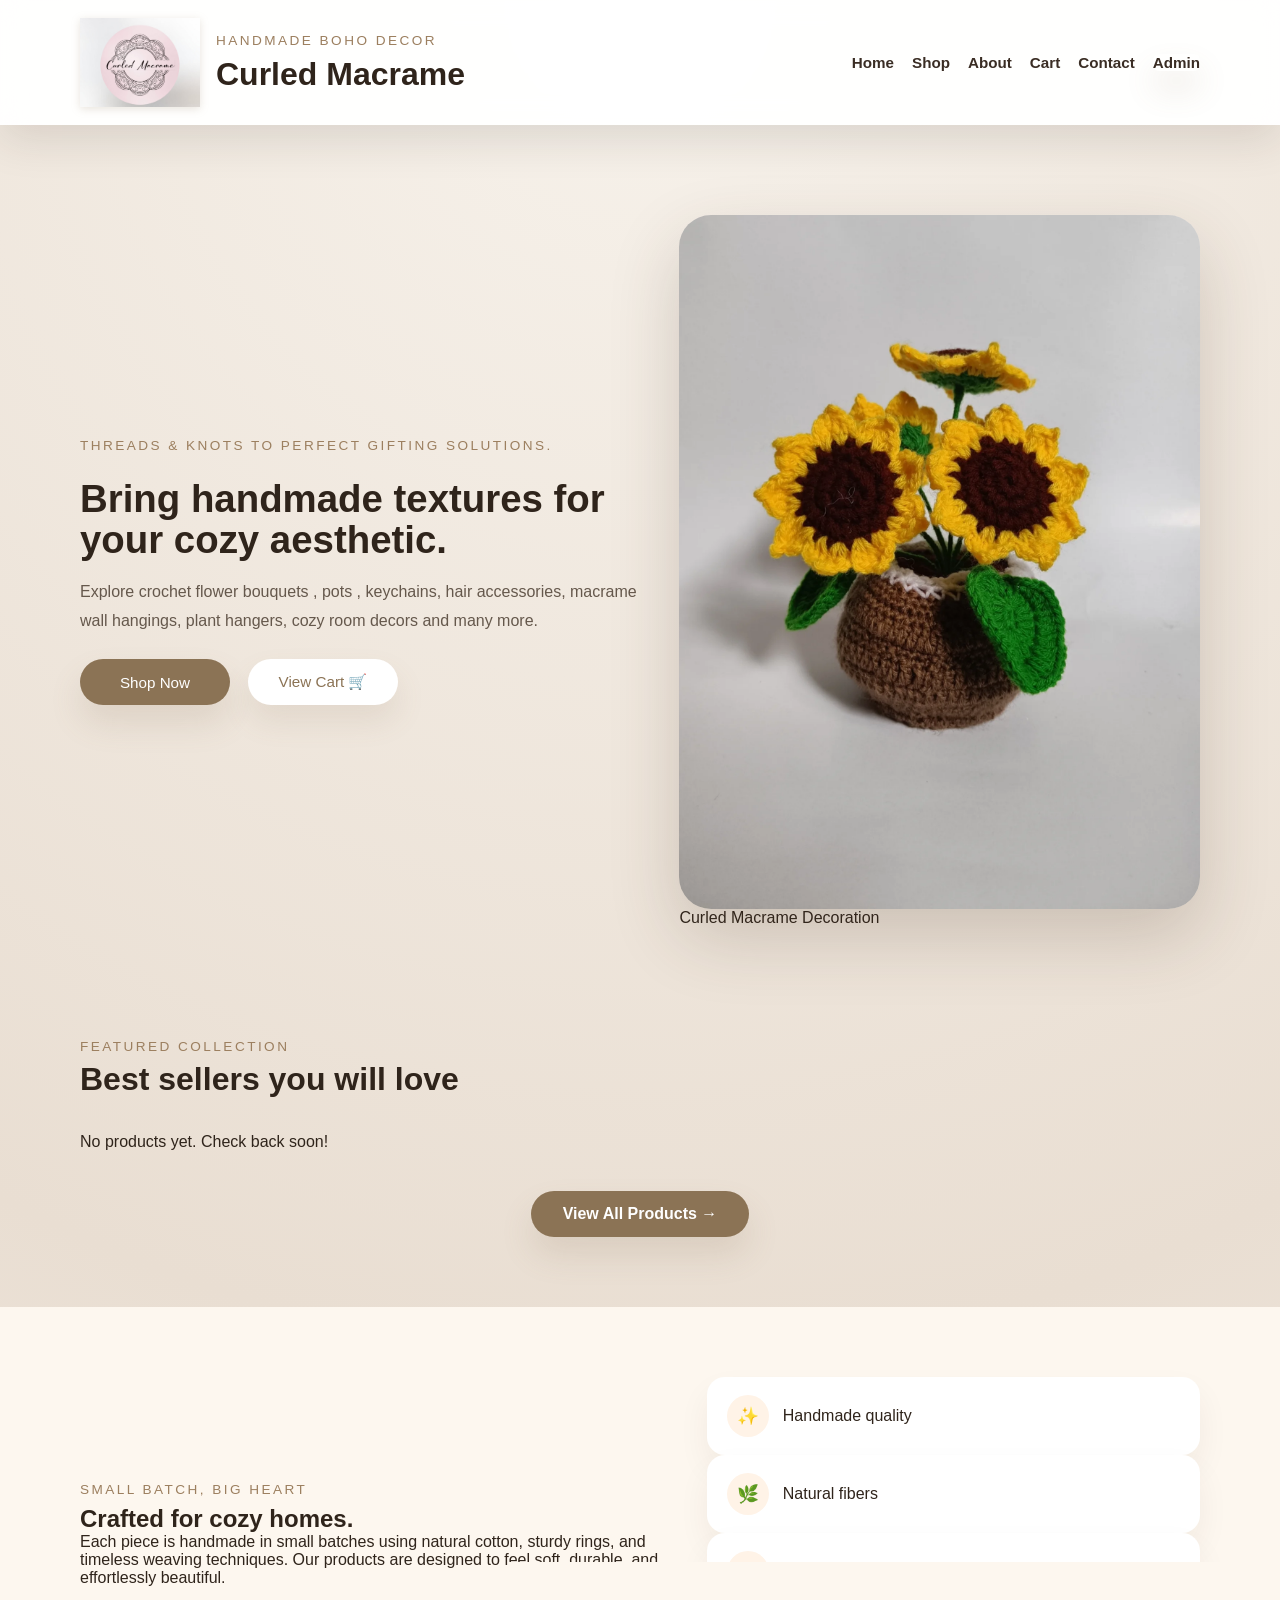
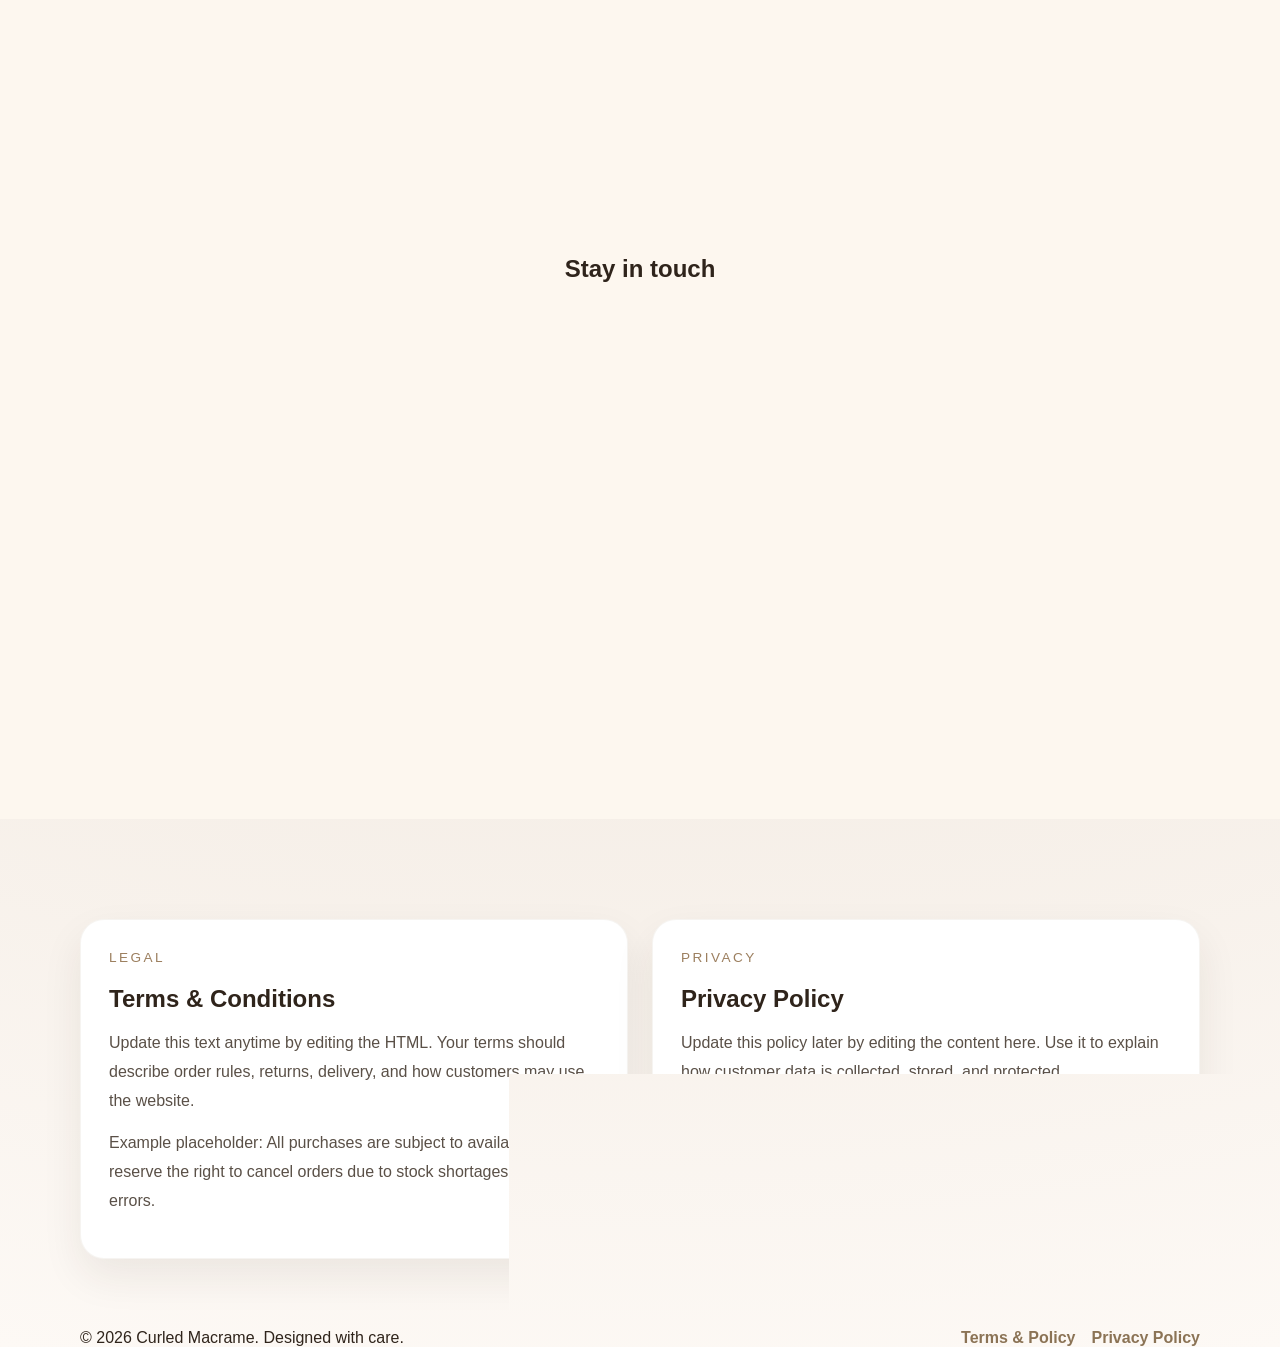
==== commit 35e54fb8: "Update index.html" ====
--- a/index.html
+++ b/index.html
@@ -255,7 +255,7 @@
                             onclick="document.getElementById('pay-online-label').style.borderColor='#8b7355';document.getElementById('pay-online-label').style.background='#fff8f0';document.getElementById('pay-cod-label').style.borderColor='#e8d5b7';document.getElementById('pay-cod-label').style.background='#fff';setTimeout(toggleInlineQR,0);"
                             style="flex:1;display:flex;align-items:center;gap:8px;padding:12px;border:2px solid #e8d5b7;border-radius:12px;cursor:pointer;background:#fff;font-size:.84rem;font-weight:600;color:#5a3e28">
                             <input type="radio" name="checkout-payment" value="Online Payment (UPI)">
-                            &#x1F4F2; Pay Online (UPI)
+                            &#x1F4F2; Pay Online upi id- 
                         </label>
                     </div>
 
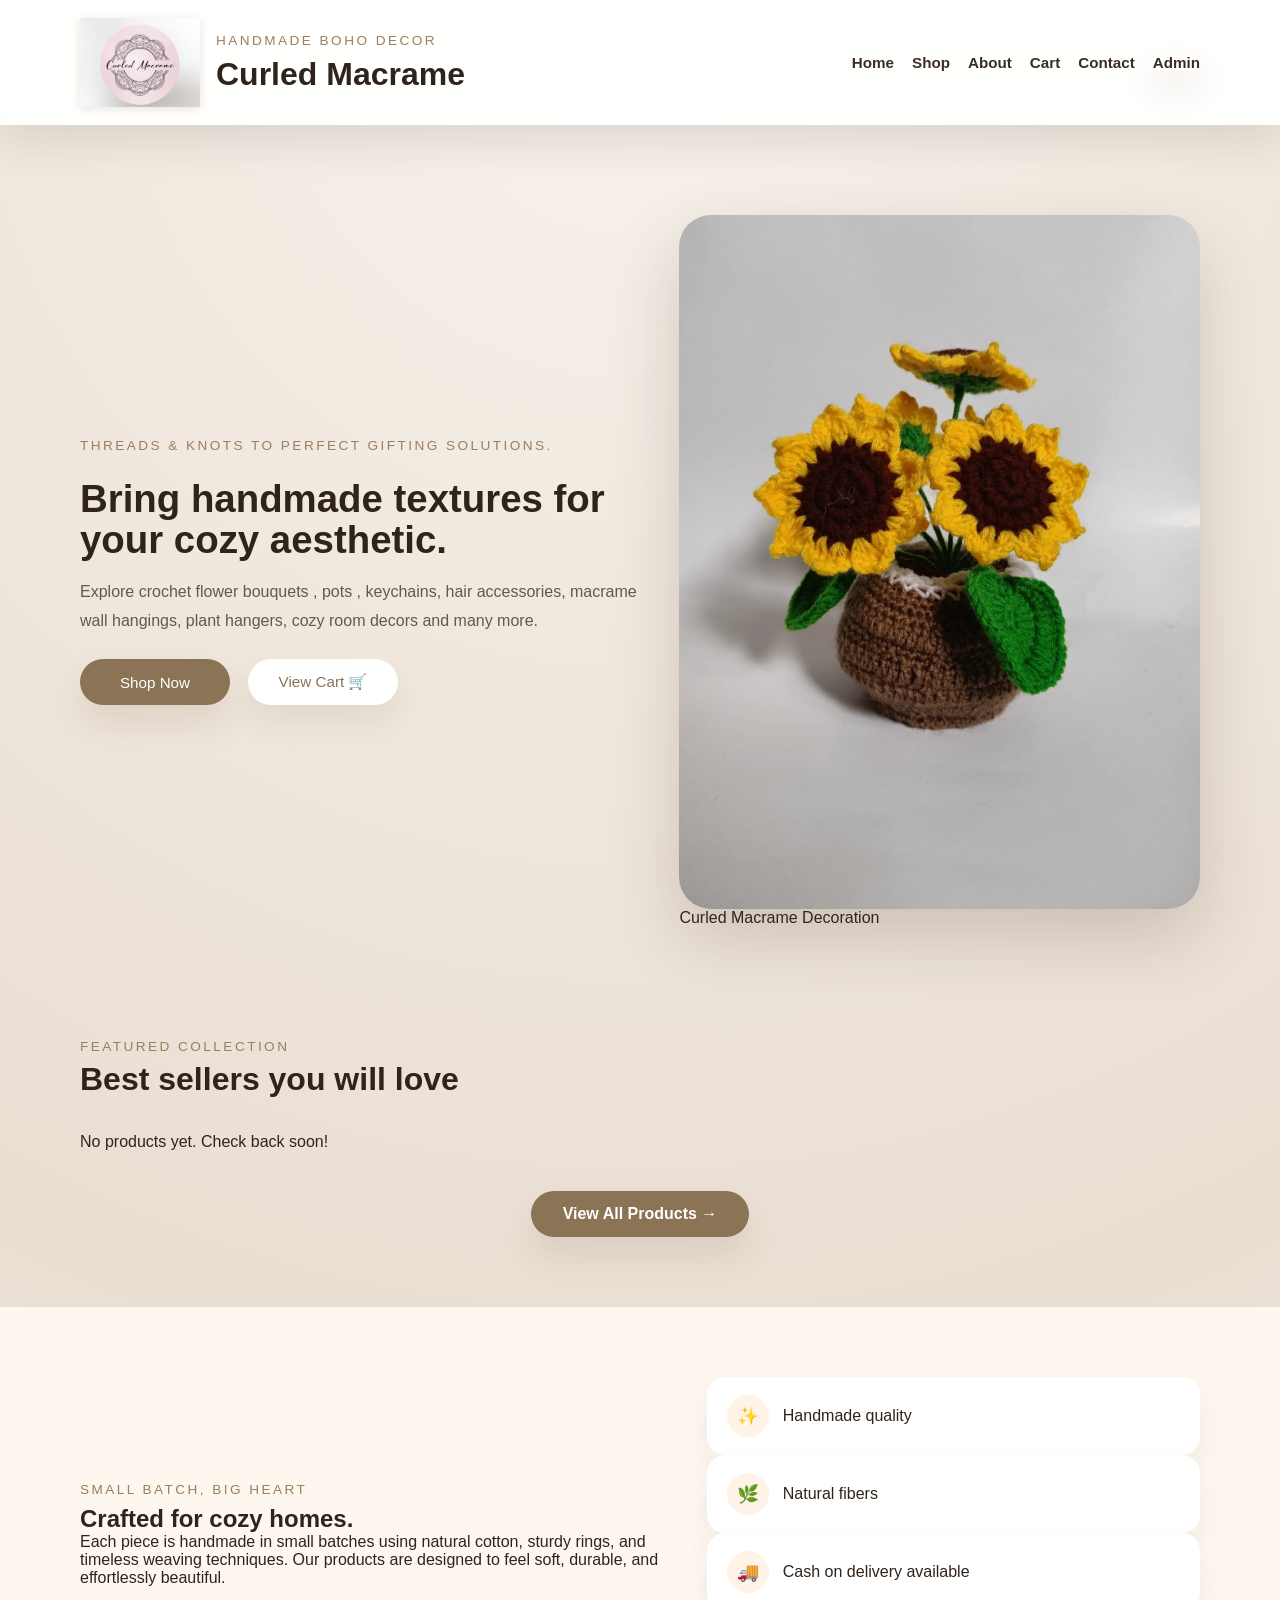
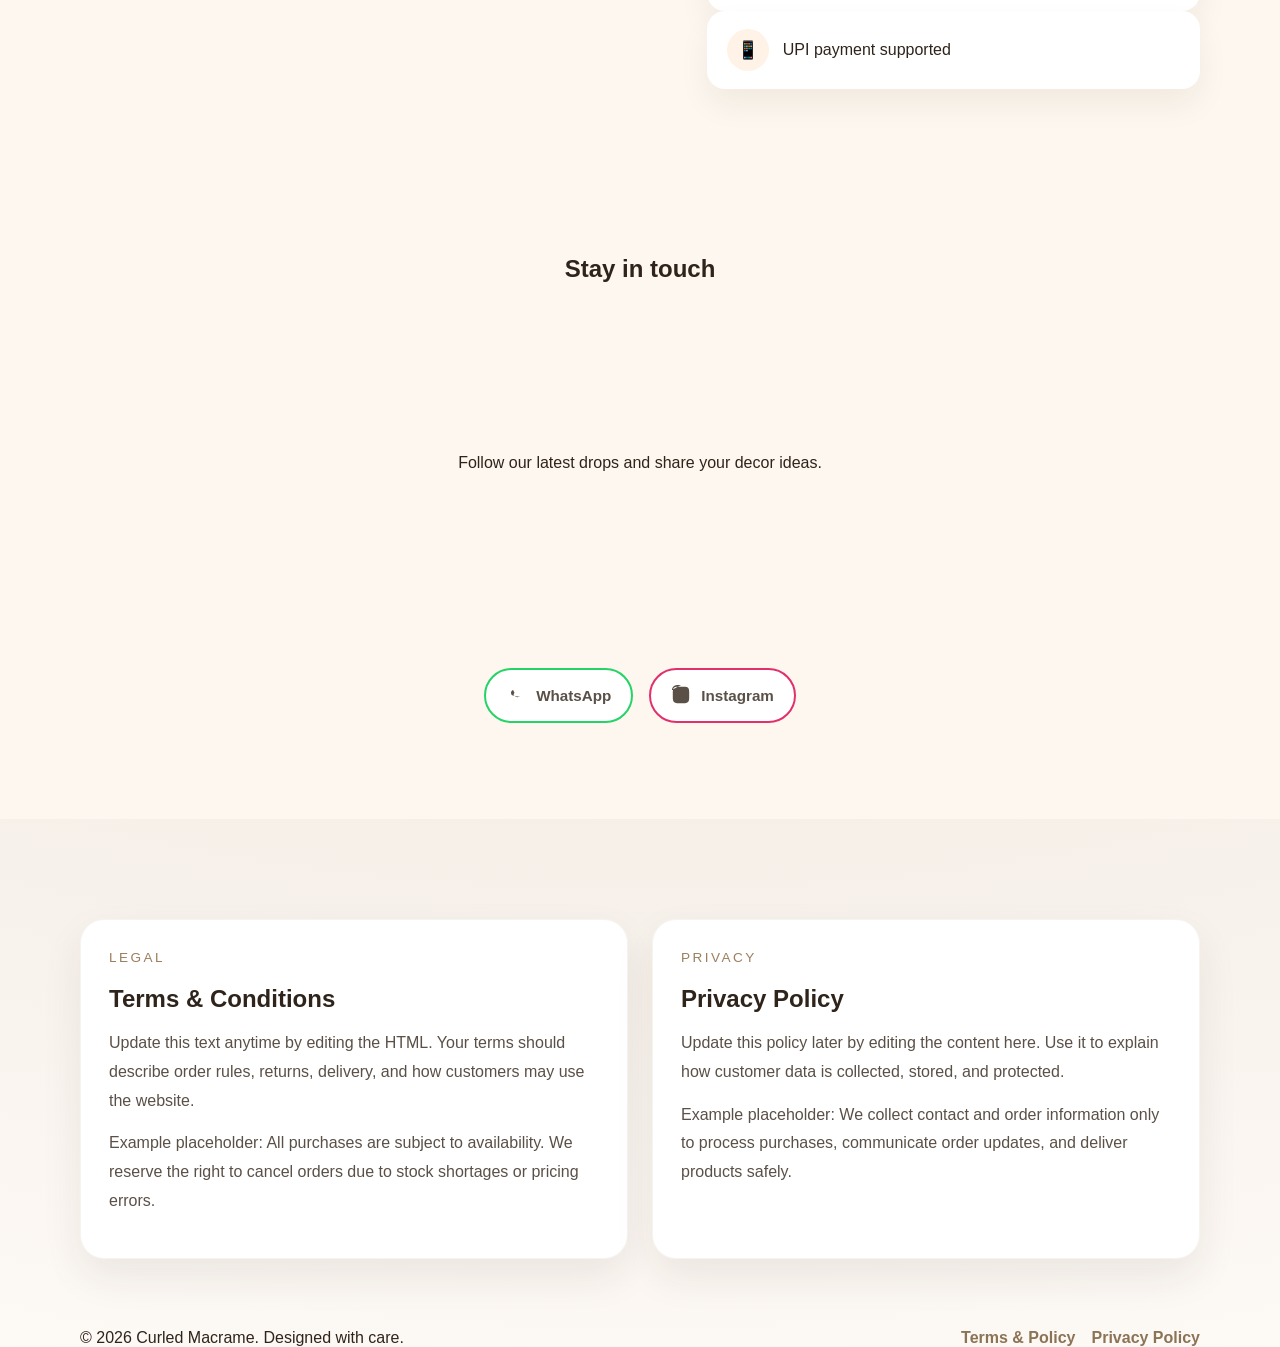
==== commit 94acda38: "Update index.html" ====
--- a/index.html
+++ b/index.html
@@ -255,12 +255,12 @@
                             onclick="document.getElementById('pay-online-label').style.borderColor='#8b7355';document.getElementById('pay-online-label').style.background='#fff8f0';document.getElementById('pay-cod-label').style.borderColor='#e8d5b7';document.getElementById('pay-cod-label').style.background='#fff';setTimeout(toggleInlineQR,0);"
                             style="flex:1;display:flex;align-items:center;gap:8px;padding:12px;border:2px solid #e8d5b7;border-radius:12px;cursor:pointer;background:#fff;font-size:.84rem;font-weight:600;color:#5a3e28">
                             <input type="radio" name="checkout-payment" value="Online Payment (UPI)">
-                            &#x1F4F2; Pay Online upi id- 
+                            &#x1F4F2; Pay Online (UPI)
                         </label>
                     </div>
 
                     <!-- UPI section — shown when Online Payment is selected -->
-                    <div id="inline-qr-section" style="display:none;margin-top:12px;background:#faf7f3;border-radius:14px;padding:16px 14px;border:1.5px solid #e8d5b7;text-align:center">
+                    <div id="inline-qr-section" style="margin-top:12px;background:#faf7f3;border-radius:14px;padding:16px 14px;border:1.5px solid #e8d5b7;text-align:center">
                     </div>
                 </div>
             </div>
